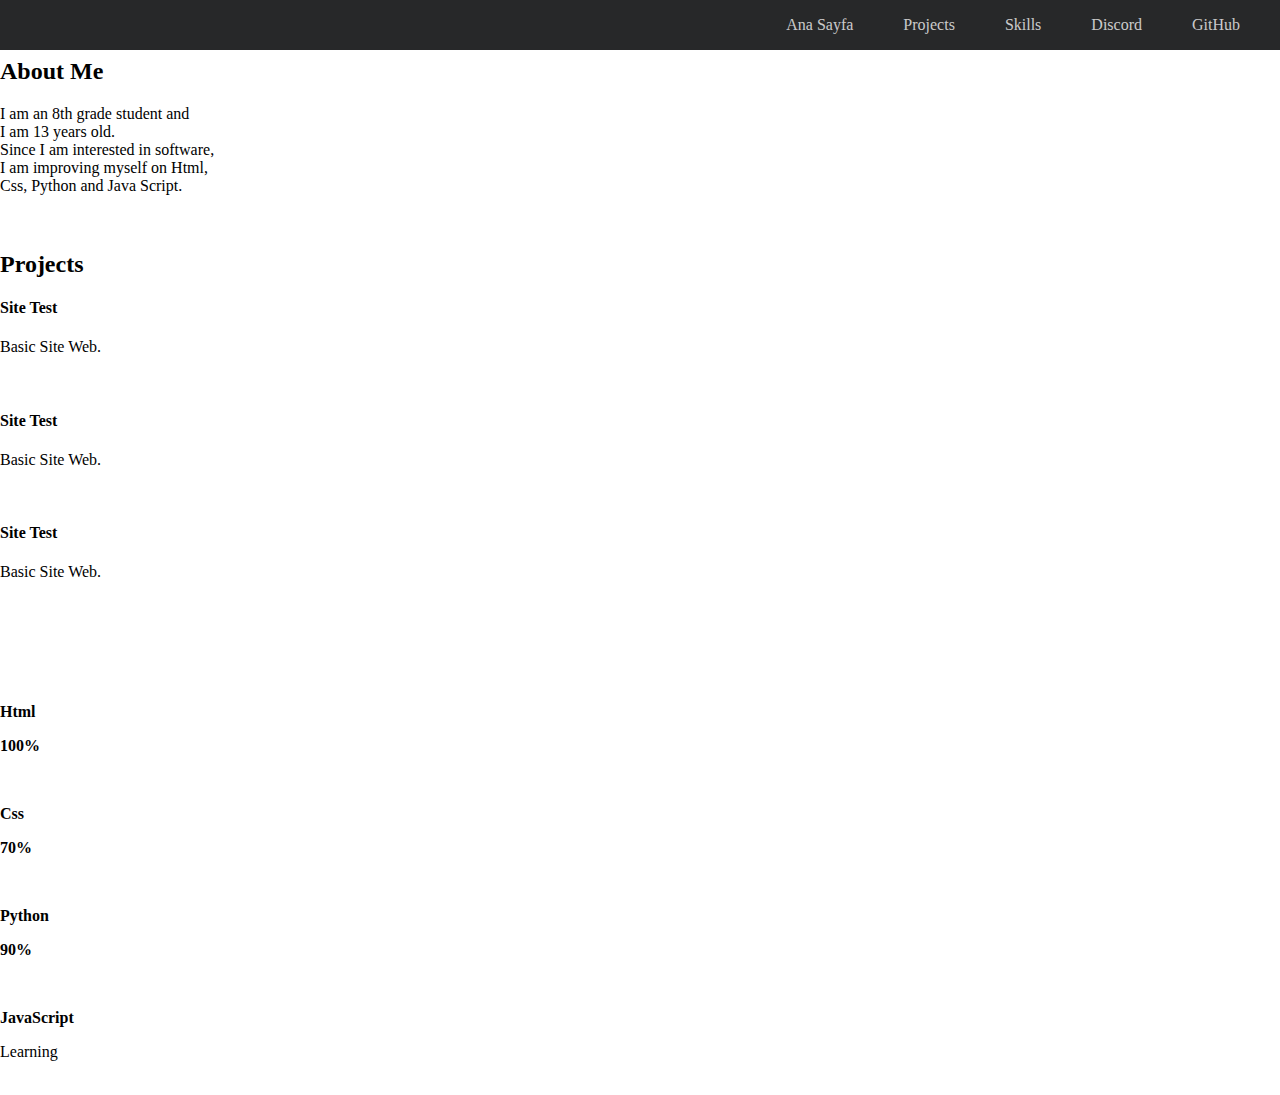
==== index.html @ 640cc0ad "Update index.html" ====
<!DOCTYPE html>
<html lang="en">
    <head>
        <title>$lil Wolf</title>
        <meta charset="UTF-8">
        <meta name="viewport" content="width=device-width, initial-scale=1.0">
        <link rel="stylesheet" href="index.css">
    </head>
    <body>
        <div class="navbar">
            <ul>
                <li><a href="#mainpage">Ana Sayfa</a></li>
                <li><a href="#projects">Projects</a></li>
                <li><a href="#skills">Skills</a></li>
                <li><a href="">Discord</a></li>
                <li><a href="">GitHub</a></li>
            </ul>
        </div><br>
        <div id="mainpage">
            <div class="aboutme">
                <img class="pp" src="pp.jpg">
                <h2>About Me</h2>
                I am an 8th grade student and<br>
                I am 13 years old.<br>
                Since I am interested in software, <br>
                I am improving myself on Html,<br>
                 Css, Python and Java Script.<br>
            </div><br><br>
        </div>
        <div id="projects">
            <div class="projects">
            
                <h2>Projects</h2>
    
                <div class="github">
                    <div class="github-box">
                        <h4>Site Test</h4>
                        <p>Basic Site Web.</p>
                    </div>
                </div>
                
                <br>
    
                <div class="github">
                    <div class="github-box">
                        <h4>Site Test</h4>
                        <p>Basic Site Web.</p>
                    </div>
                </div>
    
                <br>
    
                <div class="github">
                    <div class="github-box">
                        <h4>Site Test</h4>
                        <p>Basic Site Web.</p>
                    </div>
                </div>
            </div><br><br><br><br><br>
        </div>

        <div id="skills">
            <div class="skills">
                <div class="skills1">
                    <p class="dil"><b>Html</b></p>
                    <p class="yüzde1"><b>100%</b></p>
                    <div class="box">
                        <div class="skill1-in"></div>
                    </div>
                    <br>
                </div>
    
                <div class="skills2">
                    <p class="dil"><b>Css</b></p>
                    <p class="yüzde2"><b>70%</b></p>
                    <div class="box">
                        <div class="skill2-in"></div>
                    </div>
                    <br>
                </div>
    
                <div class="skills3">
                    <p class="dil"><b>Python</b></p>
                    <p class="yüzde3"><b>90%</b></p>
                    <div class="box">
                        <div class="skill3-in"></div>
                    </div>
                    <br>
                </div>
    
                <div class="skills4">
                    <p class="dil"><b>JavaScript</b></p>
                    <p class="yüzde4">Learning</p>
                    <div class="box">
                        <div class="skill4-in"></div>
                    </div>
                    <br>
                </div>
            </div>
        </div>
    </body>
</html>
---- index.css ----
html {
    scroll-behavior: smooth;
}
body {
    margin: 0;
    background-color: white;
}
.navbar {
    position:fixed;
    background-color: #272829;
    width: 100%;
    top: 0;
}
ul {
    list-style-type: none;
    display: flex;
    justify-content: end;
    gap: 50px;
    padding-right:40px;
}
a {

    text-decoration: none;
    color: rgba(255, 255, 255, 0.767);
}
a:hover {
    color: rgb(255, 255, 255);
}


img.img {
    position:fixed;
    top: 0cm;
    width: 4%;
    left: 10px;
    border-radius: 50%;
    object-fit: cover;
}
img.img1 {
    position: fixed;
    padding: 2px;
    background-color: black;
    width: 17%;
    right: 42.6%;
    top: 4.1cm;
    border-radius: 50%;
    border-color: black;
    object-fit: cover;
}
p.p1 {
    position: fixed;
    left: 14.1cm;
    font-size: 46px;
    font-family:'Franklin Gothic Medium', 'Arial Narrow', Arial, sans-serif;
    top: 8.6cm;
    color: black;
}
p.p2 {
    position: fixed;
    left: 26%;
    top: 11.6cm;
    font-size: 26px;
    font-family: monospace;
}
.details {
    position: absolute;
    left: 41%;
    font-size: 38px;
    font-family:'Franklin Gothic Medium', 'Arial Narrow', Arial, sans-serif;
    top: 11cm;
    color: black;
}
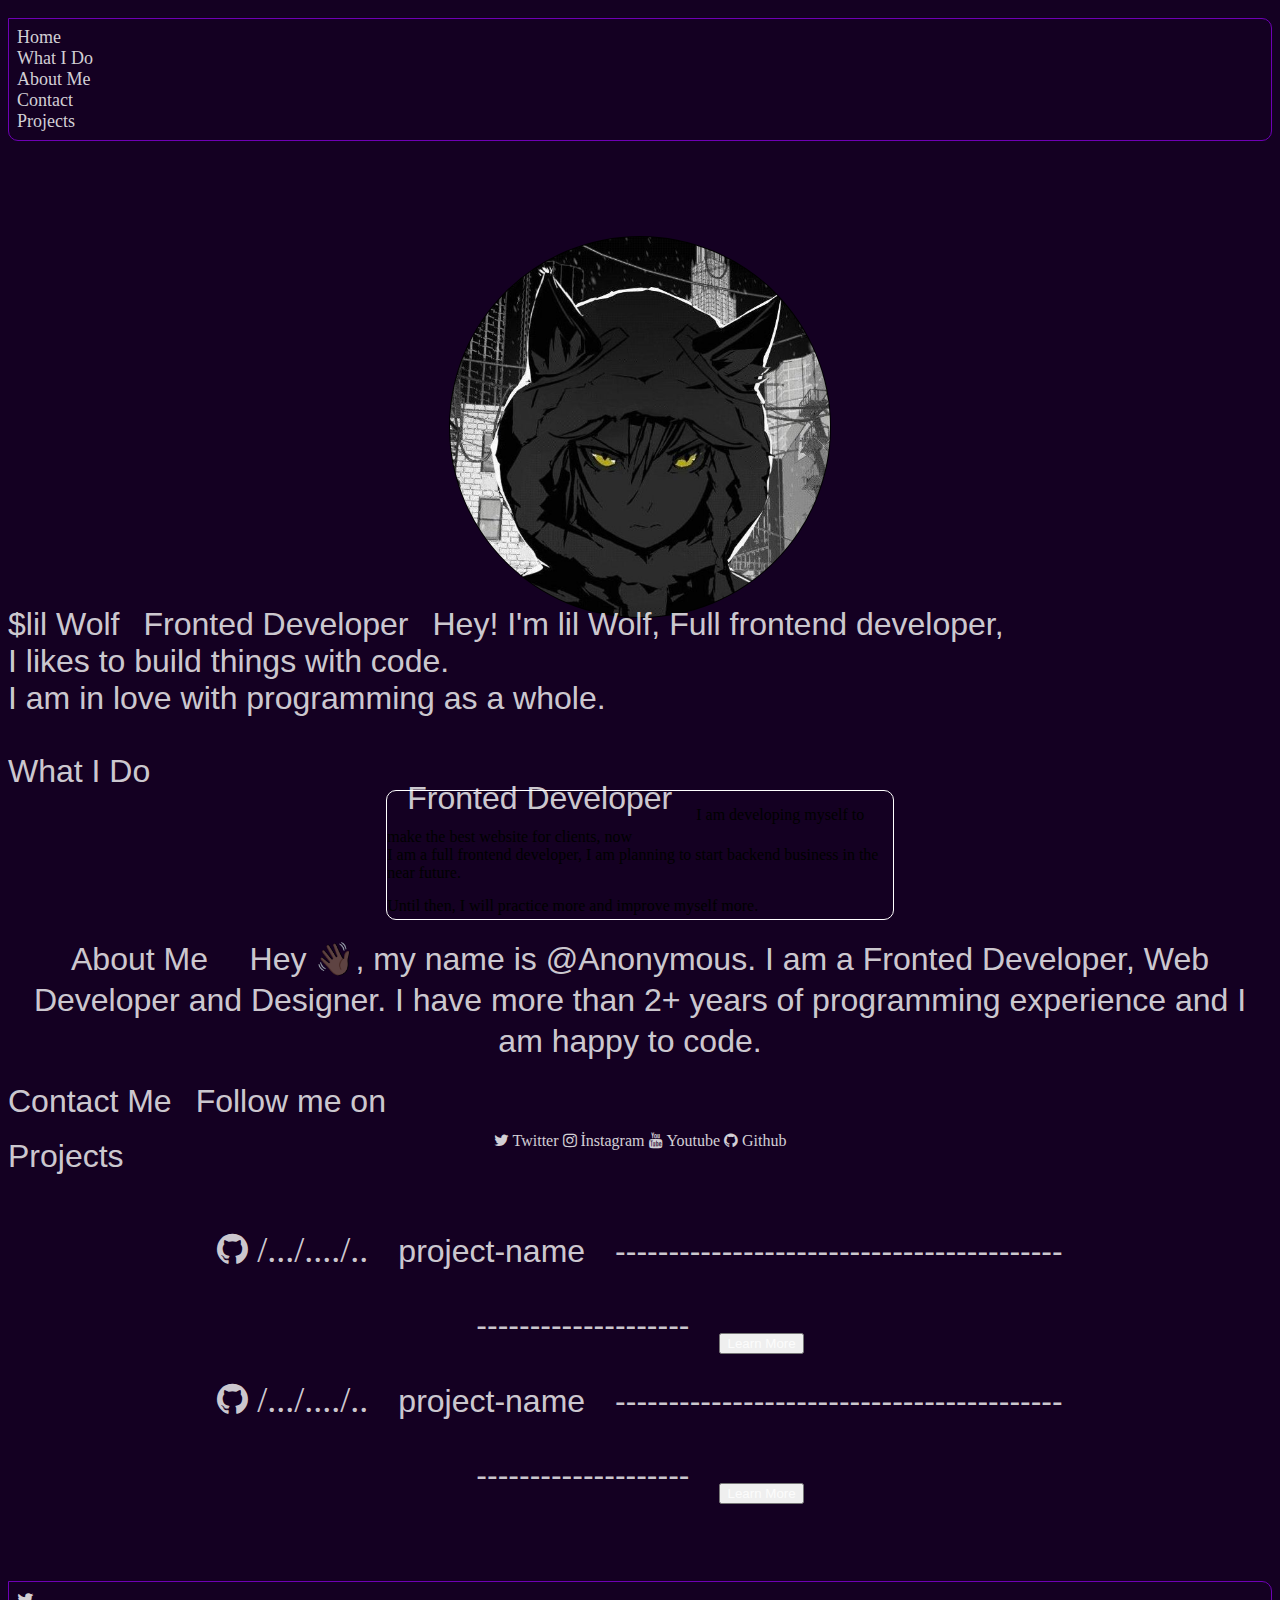
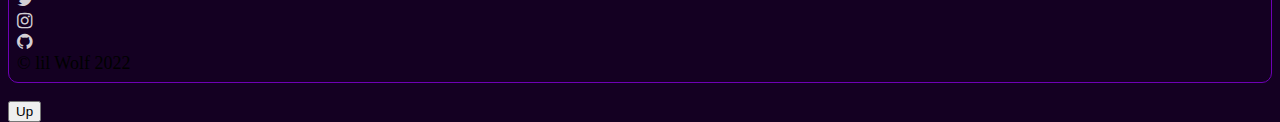
==== commit aa910cba: "Update index.html" ====
--- a/index.html
+++ b/index.html
@@ -1,102 +1,133 @@
 <!DOCTYPE html>
-<html lang="en">
-    <head>
+<html>
+    <head lang="utf8">
         <title>$lil Wolf</title>
-        <meta charset="UTF-8">
-        <meta name="viewport" content="width=device-width, initial-scale=1.0">
-        <link rel="stylesheet" href="index.css">
+        <link href="index.css" type="text/css" rel="stylesheet"/>
+        <link rel="stylesheet" href="https://cdnjs.cloudflare.com/ajax/libs/font-awesome/4.7.0/css/font-awesome.min.css">
     </head>
-    <body>
-        <div class="navbar">
-            <ul>
-                <li><a href="#mainpage">Ana Sayfa</a></li>
-                <li><a href="#projects">Projects</a></li>
-                <li><a href="#skills">Skills</a></li>
-                <li><a href="">Discord</a></li>
-                <li><a href="">GitHub</a></li>
-            </ul>
-        </div><br>
-        <div id="mainpage">
-            <div class="aboutme">
+    <body>      
+        <div class="container">
+            <div class="navbar">
+                <ul>
+                    <li><a href="#home">Home</a></li>
+                    <li><a href="#whatıdo">What I Do</a></li>
+                    <li><a href="#aboutme">About Me</a></li>
+                    <li><a href="#contact">Contact</a></li>
+                    <li><a href="#projects">Projects</a></li>
+                </ul>
+            </div>
+            
+            <br><br><br>
+            <div id="home" class="home">
                 <img class="pp" src="pp.jpg">
-                <h2>About Me</h2>
-                I am an 8th grade student and<br>
-                I am 13 years old.<br>
-                Since I am interested in software, <br>
-                I am improving myself on Html,<br>
-                 Css, Python and Java Script.<br>
-            </div><br><br>
-        </div>
-        <div id="projects">
-            <div class="projects">
-            
-                <h2>Projects</h2>
-    
-                <div class="github">
-                    <div class="github-box">
-                        <h4>Site Test</h4>
-                        <p>Basic Site Web.</p>
+                <p class="p1">$lil Wolf</p>
+                <p class="p2">Fronted Developer</p>
+                <p class="p3">
+                    Hey! I'm lil Wolf, Full frontend developer,<br>
+                    I likes to build things with code.<br>
+                    I am in love with programming as a whole.
+                </p>
+            </div>
+            <br><br>
+            <div id="whatıdo" class="whatıdo">
+                <p class="p1">What I Do</p>
+                <div class="box">
+                    <div class="box-in"><p>
+                        <p class="box-in-in">Fronted Developer</p>
+                        I am developing myself to make the best website for clients, now<br>
+                        I am a full frontend developer, I am planning to start backend business in the near future. <br>
+                        Until then, I will practice more and improve myself more.
+                    </p>
                     </div>
                 </div>
-                
-                <br>
+            </div>
     
-                <div class="github">
-                    <div class="github-box">
-                        <h4>Site Test</h4>
-                        <p>Basic Site Web.</p>
+            <div id="aboutme" class="aboutme">
+                <p class="p1">About Me</p>
+                <p class="p2">
+                    Hey 👋🏿, my name is @Anonymous. I am a Fronted Developer, Web Developer and Designer. I have more than 2+ years of programming experience and I am happy to code.
+                </p>
+            </div>
+    
+            <div class="contactme">
+                <p id="contact" class="p1">Contact Me</p>
+                <p class="p2">Follow me on</p>
+                <div class="icons" style="text-align: center; display:block;">
+                    <a href="#" class="fa fa-twitter"> Twitter</a>
+                    <a href="#" class="fa fa-instagram"> İnstagram</a>
+                    <a href="#" class="fa fa-youtube">  Youtube</a>
+                    <a href="#" class="fa fa-github"> Github</a>
+                </div>
+            </div>
+    
+            <div id="projects">
+                <p class="p1">Projects</p>
+                <div class="projects">
+                    <div class="box1">
+                        <div class="box-in1">
+                            <p class="fa fa-github"> /.../..../..</p>
+                            <p class="p2">project-name</p>
+                            <p class="p3">------------------------------------------<br>--------------------</p>
+                            <button type="button"><a href="">Learn More</a></button>
+                        </div>
+                    </div>
+                    <div class="box1">
+                        <div class="box-in1">
+                            <p class="fa fa-github"> /.../..../..</p>
+                            <p class="p2">project-name</p>
+                            <p class="p3">------------------------------------------<br>--------------------</p>
+                            <button type="button"><a href="">Learn More</a></button>
+                        </div>
                     </div>
                 </div>
-    
-                <br>
-    
-                <div class="github">
-                    <div class="github-box">
-                        <h4>Site Test</h4>
-                        <p>Basic Site Web.</p>
+            </div>
+            <br><br>
+            <div class="altNavbar">
+                <div class="altnavbar-draw">
+                    <div class="altnavbar-about">
+                        <ul>
+                            <li><a href="#" class="fa fa-twitter"></a></li>
+                            <li><a href="#" class="fa fa-instagram"></a></li>
+                            <li><a href="#" class="fa fa-github"></a></li>
+                            <li class="lilwolf">© lil Wolf 2022</li>
+                        </ul>
                     </div>
-                </div>
-            </div><br><br><br><br><br>
-        </div>
-
-        <div id="skills">
-            <div class="skills">
-                <div class="skills1">
-                    <p class="dil"><b>Html</b></p>
-                    <p class="yüzde1"><b>100%</b></p>
-                    <div class="box">
-                        <div class="skill1-in"></div>
-                    </div>
-                    <br>
-                </div>
-    
-                <div class="skills2">
-                    <p class="dil"><b>Css</b></p>
-                    <p class="yüzde2"><b>70%</b></p>
-                    <div class="box">
-                        <div class="skill2-in"></div>
-                    </div>
-                    <br>
-                </div>
-    
-                <div class="skills3">
-                    <p class="dil"><b>Python</b></p>
-                    <p class="yüzde3"><b>90%</b></p>
-                    <div class="box">
-                        <div class="skill3-in"></div>
-                    </div>
-                    <br>
-                </div>
-    
-                <div class="skills4">
-                    <p class="dil"><b>JavaScript</b></p>
-                    <p class="yüzde4">Learning</p>
-                    <div class="box">
-                        <div class="skill4-in"></div>
-                    </div>
-                    <br>
                 </div>
             </div>
         </div>
+        <button class="btn">
+            <span>Up</span>
+        </button>
+        <script>
+    const button = document.querySelector('.btn');
+    
+    const displayButton = () => {
+      window.addEventListener('scroll', () => {
+        console.log(window.scrollY);
+      
+        if (window.scrollY > 100) {
+          button.style.display = "block";
+        } else {
+          button.style.display = "none";
+        }
+      });
+    };
+    
+    const scrollToTop = () => {
+      button.addEventListener("click", () => {
+        window.scroll({
+          top: 0,
+          left: 0,
+          behavior: 'smooth'
+        }); 
+        console.log(event);
+      });
+    };
+    
+    displayButton();
+    scrollToTop();
+        </script>
+
+        <script src="index.js"></script>
     </body>
 </html>
--- a/index.css
+++ b/index.css
@@ -1,75 +1,185 @@
+html, body {
+    height: 100%;
+    scroll-behavior: smooth;
+    background-color: #140022;
+}
 
-
-html {
-    scroll-behavior: smooth;
+#toggleBtn {
+    border-radius: 10px 0px 0px 10px;
+    border: solid 1px #6E00B5;
+    background-color: transparent;
+    margin: 7px;
+    position: fixed;
+    z-index: 9998;
+    box-sizing: border-box;
 }
-body {
-    margin: 0;
-    background-color: white;
+#toggleBtn:hover {
+    filter: grayscale(20%);
 }
-.navbar {
-    position:fixed;
-    background-color: #272829;
-    width: 100%;
-    top: 0;
+#content {
+    margin-left: 70px;
+    opacity: 0;
+    visibility: hidden;
+    position: fixed;
+    top: 50px;
+    transition: 250ms all;
 }
 ul {
     list-style-type: none;
-    display: flex;
-    justify-content: end;
-    gap: 50px;
-    padding-right:40px;
+    font-size: 18px;
+    border: solid 1px #6E00B5;
+    background-color: transparent;
+    padding: 8px;
+    border-radius: 0px 10px 10px 10px;
+}
+li a:hover {
+    color: rgba(255, 255, 255, 0.582);
+}
+#content.active {
+    top: 0;
+    opacity: 1;
+    visibility: visible;
 }
 a {
-
     text-decoration: none;
-    color: rgba(255, 255, 255, 0.767);
-}
-a:hover {
-    color: rgb(255, 255, 255);
+    color: rgba(255, 255, 255, 0.822);
 }
 
 
-img.img {
-    position:fixed;
-    top: 0cm;
-    width: 4%;
-    left: 10px;
+.pp {
     border-radius: 50%;
     object-fit: cover;
-}
-img.img1 {
-    position: fixed;
-    padding: 2px;
+    display: block;
+    position: inherit;
+    margin: auto;
+    width: 380px;
+    margin-top: 0.6cm;
     background-color: black;
-    width: 17%;
-    right: 42.6%;
-    top: 4.1cm;
-    border-radius: 50%;
-    border-color: black;
-    object-fit: cover;
-}
-p.p1 {
-    position: fixed;
-    left: 14.1cm;
-    font-size: 46px;
-    font-family:'Franklin Gothic Medium', 'Arial Narrow', Arial, sans-serif;
-    top: 8.6cm;
-    color: black;
-}
-p.p2 {
-    position: fixed;
-    left: 26%;
-    top: 11.6cm;
-    font-size: 26px;
+    padding: 1px;
+}   
+.aboutme {
+    text-align: center;
+    font-size: 36px;
+    padding: 20px;
+    color: rgba(255, 255, 255, 0.856);
     font-family: monospace;
 }
-.details {
-    position: absolute;
-    left: 41%;
-    font-size: 38px;
-    font-family:'Franklin Gothic Medium', 'Arial Narrow', Arial, sans-serif;
-    top: 11cm;
-    color: black;
+.projects {
+    text-align: center;
+    font-size: 36px;
+    padding: 20px;
+    color: rgba(255, 255, 255, 0.856);
+    font-family: 'Franklin Gothic Medium', 'Arial Narrow', Arial, sans-serif;
+}
+.github {
+    display: block;
+    margin-left: 28%;
+    margin-right: 28%;
+    border: 1px solid white;
+    border-radius: 80px;
+    transition: ease;
+    transition-duration: 0.3s;
+}
+.github:hover {
+    box-shadow: 0px 0px 15px 0px rgba(255, 255, 255, 0.61);
+}
+.github-box {
+    position: relative;
+    top: -0.7cm;
+}
+.skills, p {
+    display:inline;
+    text-align: center;
+    position: relative;
+    color: rgba(255, 255, 255, 0.808);
+    font-size: 32px;
+    margin-right: 20px;
+    top: -0.3cm;
+    font-family: 'Franklin Gothic Medium', 'Arial Narrow', Arial, sans-serif;
+}
+.box {
+    display: block;
+    width: 40%;
+    border: 0.5px ridge rgb(255, 255, 255);
+    position: relative;
+    top: -0.3cm;
+    margin: auto;
+    border-radius: 10px;
+}
+.skillstext {
+    text-align: center;
+    font-size: 36px;
+    padding: 20px;
+    color: rgba(255, 255, 255, 0.856);
+    font-family: 'Franklin Gothic Medium', 'Arial Narrow', Arial, sans-serif;
+}
+.skill1-in {
+    background-color: rgb(192, 150, 72);
+    border-radius: 10px;
+    width: 0%;
+    height: 20px;
+    animation-fill-mode: forwards;
+    animation-name: skill1;
+    animation-duration: 6s;
+    animation-timing-function: ease;
+}
+.skill2-in {
+    background-color: rgb(55, 158, 199);
+    border-radius: 10px;
+    width: 0%;
+    height: 20px;
+    animation-fill-mode: forwards;
+    animation-name: skill2;
+    animation-duration: 6s;
+    animation-timing-function: ease;
+}
+.skill3-in {
+    background-color: rgb(81, 81, 160);
+    border-radius: 10px;
+    width: 0%;
+    height: 20px;
+    animation-fill-mode: forwards;
+    animation-name: skill3;
+    animation-duration: 6s;
+    animation-timing-function: ease;
+}
+.skill4-in {
+    background-color: rgb(221, 218, 53);
+    border-radius: 10px;
+    width: 0%;
+    height: 20px;
+    animation-fill-mode: forwards;
+    animation-name: skill4;
+    animation-duration: 6s;
+    animation-timing-function: ease;
+}
+@keyframes skill1 {
+    10% {width: 0%;} 
+    50% {width: 100%;}
+    100% {width: 100%;}
+}
+@keyframes skill2 {
+    10% {width: 0%;} 
+    50% {width: 70%;}
+    100% {width: 70%;}
+}
+@keyframes skill3 {
+    10% {width: 0%;} 
+    50% {width: 90%;}
+    100% {width: 90%;}
+}
+@keyframes skill4 {
+    10% {width: 0%;} 
+    50% {width: 10%;}
+    100% {width: 10%;}
 }
 
+@media only screen and (max-width: 725px) {
+    .github {
+        margin-left: 10%;
+        margin-right: 10%;
+    }
+    .box {
+        width: 70%;
+    }
+}
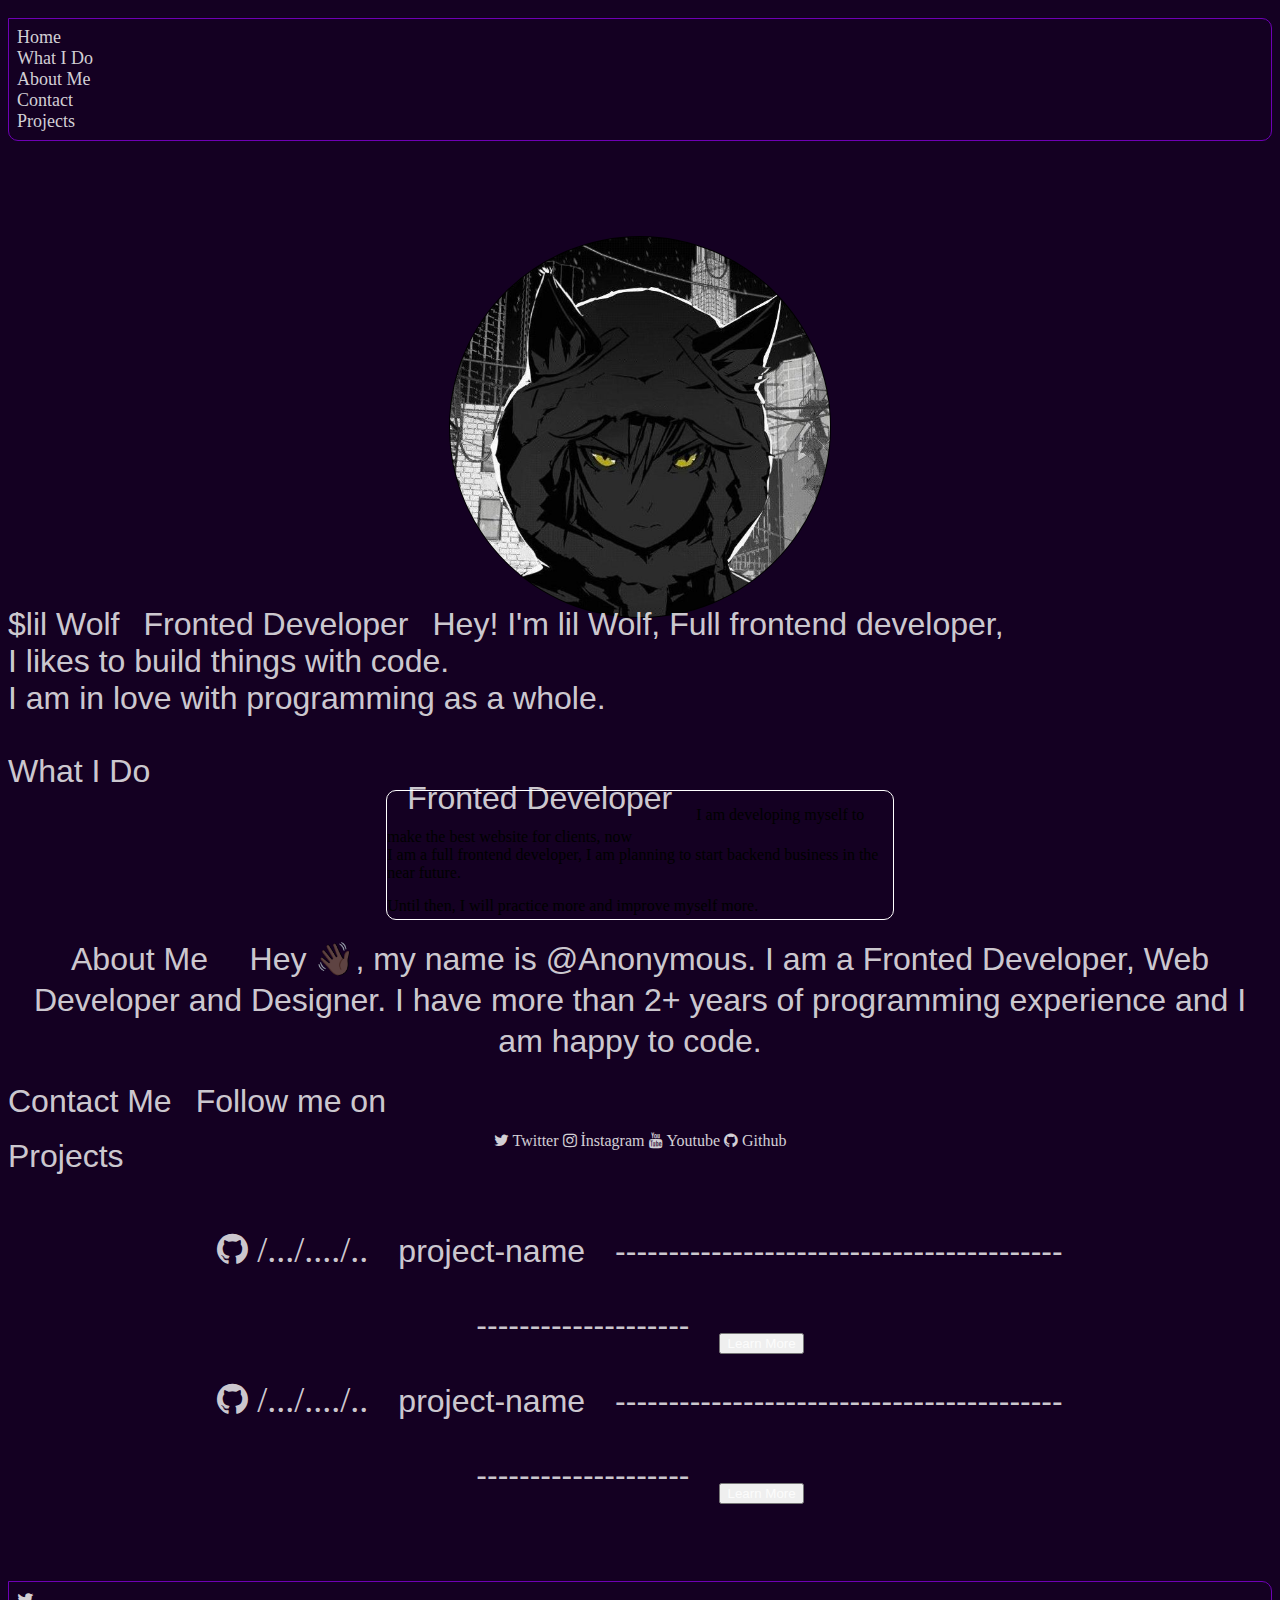
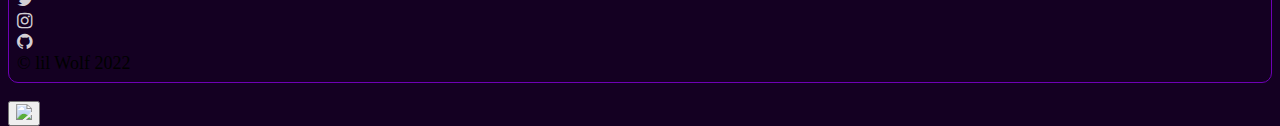
==== commit 1c7e9483: "Update index.html" ====
--- a/index.html
+++ b/index.html
@@ -95,9 +95,7 @@
                 </div>
             </div>
         </div>
-        <button class="btn">
-            <span>Up</span>
-        </button>
+        <button class="btn"><img src="up-arrow1.png"></button>
         <script>
     const button = document.querySelector('.btn');
     
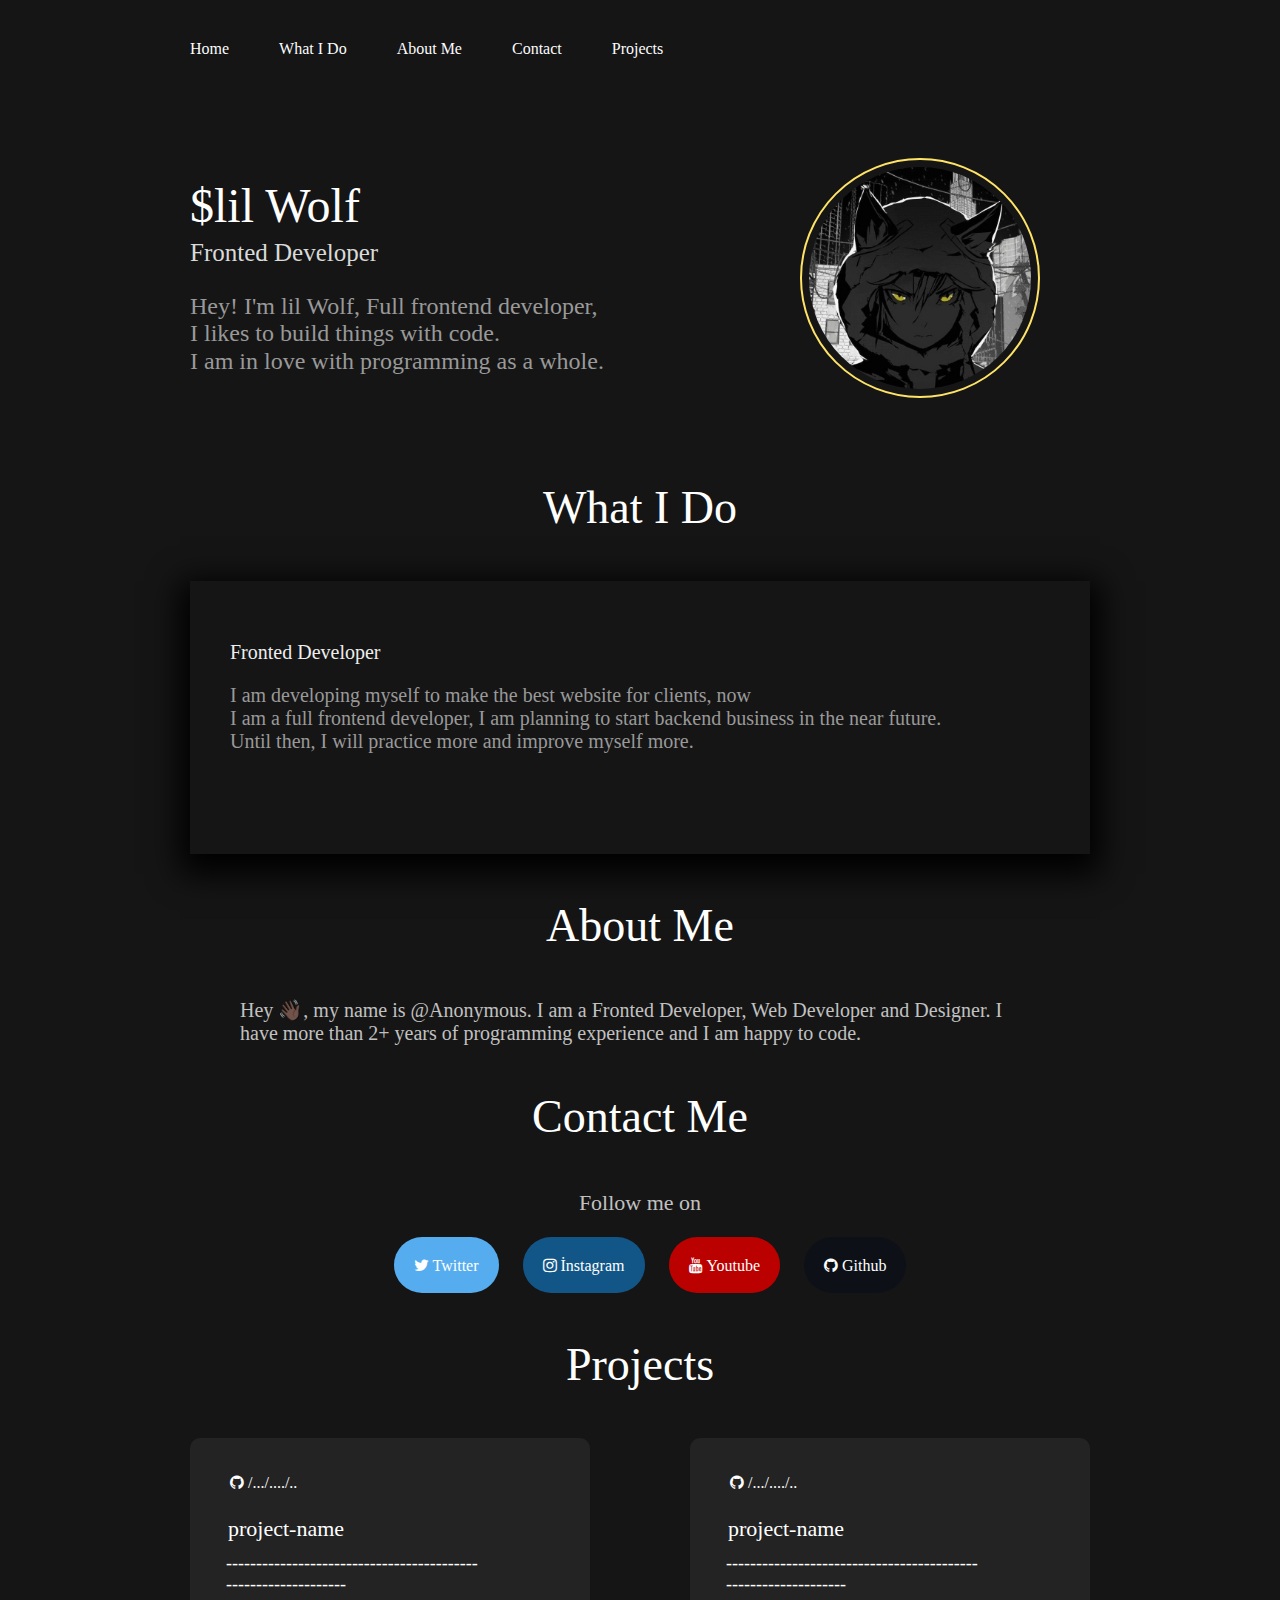
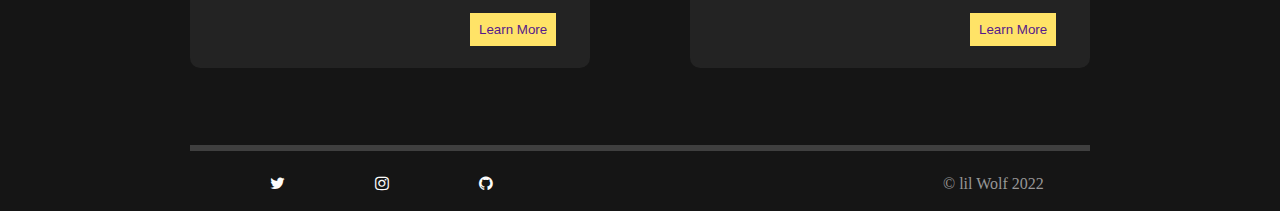
==== commit 768e55fc: "Update index.html" ====
--- a/index.html
+++ b/index.html
@@ -4,6 +4,8 @@
         <title>$lil Wolf</title>
         <link href="index.css" type="text/css" rel="stylesheet"/>
         <link rel="stylesheet" href="https://cdnjs.cloudflare.com/ajax/libs/font-awesome/4.7.0/css/font-awesome.min.css">
+        <script async src="https://pagead2.googlesyndication.com/pagead/js/adsbygoogle.js?client=ca-pub-2777286586197044"
+     crossorigin="anonymous"></script>
     </head>
     <body>      
         <div class="container">
--- a/index.css
+++ b/index.css
@@ -1,185 +1,239 @@
 html, body {
+    background-color: #151515;
+    margin-left: 20px;
+    margin-right: 20px;
+    scroll-behavior: smooth;
+    line-height: 1.15;
+}
+* {
+    box-sizing: border-box;
+}
+.container {
     height: 100%;
-    scroll-behavior: smooth;
-    background-color: #140022;
+    margin: 0 auto;
+    max-width: 900px;
+    width: 100%;
+}
+/*NAVBAR KISMI*/
+.navbar {
+    background-color: #151516;
+    width: 100%;
+    margin-left: -50px;
+    margin-right: -50px;
+}
+ul {
+    display: flex;
+    gap: 30px;
+    margin-top: 40px;
+    list-style-type: none;
+}
+ul a {
+    text-decoration: none;
+    color: #FCFCFC;
+}
+li a {
+    padding: 10px;
+}
+li a:hover {
+    background-color: #232323;
+}
+/*MENÜ KISMI*/
+.pp {
+    position:absolute;
+    padding: 7px;
+    border: 2px solid #FFE367;
+    width: 240px;
+    border-radius: 50%;
+    margin-left: 610px;
+    margin-top: -20px;
+    object-fit: cover;
+}
+.home {
+    color: white;
+}
+.home .p1 {
+    color: #FFFFFF;
+    font-family: 'Caveat', cursive;
+    font-size: 48px;
+}
+.home .p2 {
+    color: #ffffffd7;
+    font-size: 25px;
+    font-family: 'Caveat', cursive;
+    margin-top: -42px;
+}
+.home .p3 {
+    font-family: 'Indie Flower', cursive;
+    color: #999999;
+    font-size: 24px;
+}
+/*What I Do KISMI*/
+.whatıdo .p1 {
+    color: #FFFFFF;
+    text-align: center;
+    font-size: 46px;
+    font-family: 'Caveat', cursive;
+}
+.whatıdo .box {
+    background-color: transparent;
+    box-shadow: 0px 10px 30px 10px black;
+    width: 100%;
+    height: 273px;
+}
+.whatıdo .box-in {
+    font-family: 'Indie Flower', cursive;
+    padding: 40px;
+    font-size: 20px;
+    color: #999999
+}
+.whatıdo .box-in-in {
+    color: #eeeeee;
+}
+/*About Me KISMI*/
+.aboutme .p1 {
+    color: #FFFFFF;
+    text-align: center;
+    font-size: 46px;
+    font-family: 'Caveat', cursive;
+}
+.aboutme .p2 {
+    color: #C1C1C1;
+    padding-left: 50px;
+    padding-right: 50px;
+    font-size: 20px;
+}
+/*Contact Me KISMI*/
+.contactme .p1 {
+    color: #FFFFFF;
+    text-align: center;
+    font-size: 46px;
+    font-family: 'Caveat', cursive;
+}
+.contactme .p2 {
+    color: #C1C1C1;
+    padding-left: 50px;
+    padding-right: 50px;
+    font-size: 22px;
+    font-family: 'Permanent Marker', cursive;
+    text-align: center;
+}
+.contactme .icons {
+    position: relative;
+    display: flex;
+}
+.fa {
+    display: flex;
+    padding: 20px;
+    font-size: 30px;
+    text-decoration: none;
+    border-radius: 30px 30px 30px 30px;
+    margin-left: 20px;
+}
+.icons .fa:hover {
+      opacity: 0.7;
+}
+.icons .fa-twitter {
+    background: #55ACEE;
+    color: white;
+}
+.icons .fa-instagram {
+    background: #125688;
+    color: white;
+}
+.icons .fa-github {
+    background: #0D1117;
+    color: white;
+}
+.icons .fa-youtube {
+    background: #bb0000;
+    color: white;
+}
+/*Projects KISMI*/
+.projects {
+    display: flex;
+    gap: 100px;
+}
+.projects a {
+    text-decoration: none;
+}
+#projects .p1 {
+    color: #FFFFFF;
+    text-align: center;
+    font-size: 46px;
+    font-family: 'Caveat', cursive;
+}
+.projects .fa-github {
+    color: white;
+}
+.projects .box1 {
+    background-color: #232323;
+    width: 400px;
+    height: 230px;
+    border-radius: 10px 10px 10px 10px;
+}
+.projects .p2 {
+    font-size: 22px;
+    text-align: left;
+    margin-top: -10px;
+    margin-left: 38px;
+    color: white;
+}
+.projects .p3 {
+    font-size: 18px;
+    text-align: left;
+    margin-top: -10px;
+    margin-left: 36px;
+    color: white
+}
+.projects button {
+    background-color: #FFE367;
+    border: 1px solid #FFE367;
+    padding: 8px;
+    font-family:Arial, Helvetica, sans-serif;
+    margin-left: 280px;
+    transition: 0.3s ease;
+}
+.projects button:hover {
+    margin-top: -2px
 }
 
-#toggleBtn {
-    border-radius: 10px 0px 0px 10px;
-    border: solid 1px #6E00B5;
-    background-color: transparent;
-    margin: 7px;
-    position: fixed;
-    z-index: 9998;
-    box-sizing: border-box;
-}
-#toggleBtn:hover {
-    filter: grayscale(20%);
-}
-#content {
-    margin-left: 70px;
-    opacity: 0;
-    visibility: hidden;
-    position: fixed;
-    top: 50px;
-    transition: 250ms all;
-}
-ul {
-    list-style-type: none;
-    font-size: 18px;
-    border: solid 1px #6E00B5;
-    background-color: transparent;
-    padding: 8px;
-    border-radius: 0px 10px 10px 10px;
-}
-li a:hover {
-    color: rgba(255, 255, 255, 0.582);
-}
-#content.active {
-    top: 0;
-    opacity: 1;
-    visibility: visible;
-}
-a {
-    text-decoration: none;
-    color: rgba(255, 255, 255, 0.822);
+.altnavbar-draw {
+    background-color: #3F3F3F;
+    position: relative;
+    margin: auto;
+    width: 100%;
+    height: 6px
+}
+.altnavbar-about ul {
+    padding-top: 10px;
+}
+.altnavbar-about .lilwolf {
+    color: rgb(151, 151, 151);
+    margin-top: 20px;
+    margin-left: 400px;
 }
 
+.btn{
+    display: none;
+    cursor: pointer;
+    position: fixed; 
+    bottom: 30px;
+    right: 40px;
+    z-index: 99;
+    border-radius: 20%;
+    background-color: #232323;
+    color: white;
+    border: none;
+    transition:ease-out;
+    transition-duration: 0.1s;
+}
+.btn img {
+    width: 36px;
+}
+.btn:hover {
+    box-shadow: 0px 5px 10px 5px black;
+    bottom: 32px;
+}
 
-.pp {
-    border-radius: 50%;
-    object-fit: cover;
-    display: block;
-    position: inherit;
-    margin: auto;
-    width: 380px;
-    margin-top: 0.6cm;
-    background-color: black;
-    padding: 1px;
-}   
-.aboutme {
-    text-align: center;
-    font-size: 36px;
-    padding: 20px;
-    color: rgba(255, 255, 255, 0.856);
-    font-family: monospace;
-}
-.projects {
-    text-align: center;
-    font-size: 36px;
-    padding: 20px;
-    color: rgba(255, 255, 255, 0.856);
-    font-family: 'Franklin Gothic Medium', 'Arial Narrow', Arial, sans-serif;
-}
-.github {
-    display: block;
-    margin-left: 28%;
-    margin-right: 28%;
-    border: 1px solid white;
-    border-radius: 80px;
-    transition: ease;
-    transition-duration: 0.3s;
-}
-.github:hover {
-    box-shadow: 0px 0px 15px 0px rgba(255, 255, 255, 0.61);
-}
-.github-box {
-    position: relative;
-    top: -0.7cm;
-}
-.skills, p {
-    display:inline;
-    text-align: center;
-    position: relative;
-    color: rgba(255, 255, 255, 0.808);
-    font-size: 32px;
-    margin-right: 20px;
-    top: -0.3cm;
-    font-family: 'Franklin Gothic Medium', 'Arial Narrow', Arial, sans-serif;
-}
-.box {
-    display: block;
-    width: 40%;
-    border: 0.5px ridge rgb(255, 255, 255);
-    position: relative;
-    top: -0.3cm;
-    margin: auto;
-    border-radius: 10px;
-}
-.skillstext {
-    text-align: center;
-    font-size: 36px;
-    padding: 20px;
-    color: rgba(255, 255, 255, 0.856);
-    font-family: 'Franklin Gothic Medium', 'Arial Narrow', Arial, sans-serif;
-}
-.skill1-in {
-    background-color: rgb(192, 150, 72);
-    border-radius: 10px;
-    width: 0%;
-    height: 20px;
-    animation-fill-mode: forwards;
-    animation-name: skill1;
-    animation-duration: 6s;
-    animation-timing-function: ease;
-}
-.skill2-in {
-    background-color: rgb(55, 158, 199);
-    border-radius: 10px;
-    width: 0%;
-    height: 20px;
-    animation-fill-mode: forwards;
-    animation-name: skill2;
-    animation-duration: 6s;
-    animation-timing-function: ease;
-}
-.skill3-in {
-    background-color: rgb(81, 81, 160);
-    border-radius: 10px;
-    width: 0%;
-    height: 20px;
-    animation-fill-mode: forwards;
-    animation-name: skill3;
-    animation-duration: 6s;
-    animation-timing-function: ease;
-}
-.skill4-in {
-    background-color: rgb(221, 218, 53);
-    border-radius: 10px;
-    width: 0%;
-    height: 20px;
-    animation-fill-mode: forwards;
-    animation-name: skill4;
-    animation-duration: 6s;
-    animation-timing-function: ease;
-}
-@keyframes skill1 {
-    10% {width: 0%;} 
-    50% {width: 100%;}
-    100% {width: 100%;}
-}
-@keyframes skill2 {
-    10% {width: 0%;} 
-    50% {width: 70%;}
-    100% {width: 70%;}
-}
-@keyframes skill3 {
-    10% {width: 0%;} 
-    50% {width: 90%;}
-    100% {width: 90%;}
-}
-@keyframes skill4 {
-    10% {width: 0%;} 
-    50% {width: 10%;}
-    100% {width: 10%;}
-}
-
-@media only screen and (max-width: 725px) {
-    .github {
-        margin-left: 10%;
-        margin-right: 10%;
-    }
-    .box {
-        width: 70%;
-    }
-}
+@import url('https://fonts.googleapis.com/css2?family=Amatic+SC:wght@400;700&family=Caveat:wght@500;600;700&family=Indie+Flower&family=Kalam:wght@300;400;700&family=Permanent+Marker&family=Shadows+Into+Light&display=swap');
+@import url('https://fonts.googleapis.com/css2?family=ABeeZee&family=Caveat&family=Fuzzy+Bubbles:wght@400;700&family=Inconsolata:wght@400;500&family=Indie+Flower&family=Roboto+Mono:wght@200;300;400&family=Roboto:wght@300;400&family=Vollkorn:wght@400;500&display=swap');
